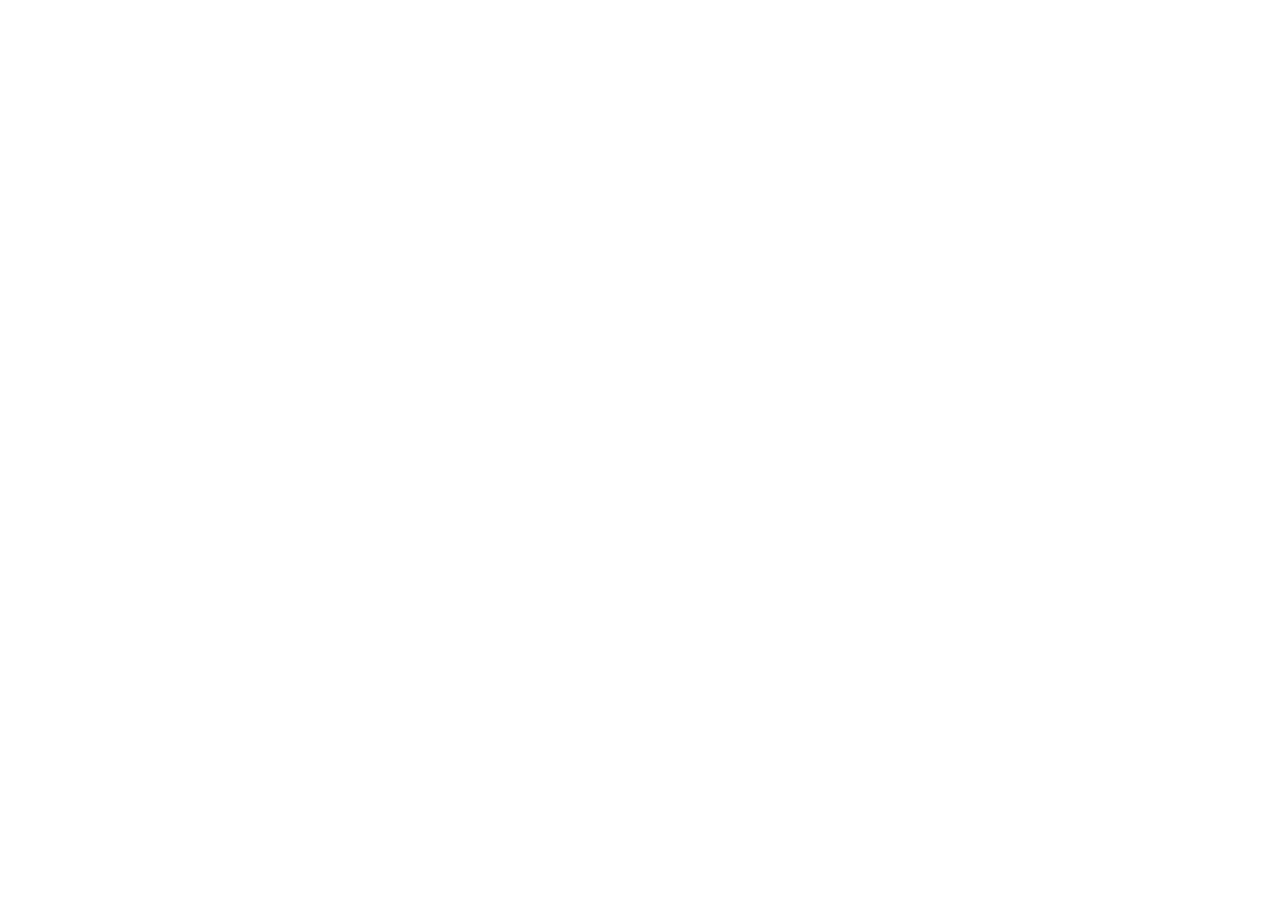
==== about.html @ f5bb4daa "Init: création du dépôt, arborescence des fichiers et structure HTML de base" ====
<!DOCTYPE html>
<html lang="en">
<head>
    <meta charset="UTF-8">
    <meta name="viewport" content="width=device-width, initial-scale=1.0">
        <link href="https://cdn.jsdelivr.net/npm/bootstrap@5.3.8/dist/css/bootstrap.min.css" rel="stylesheet" integrity="sha384-sRIl4kxILFvY47J16cr9ZwB07vP4J8+LH7qKQnuqkuIAvNWLzeN8tE5YBujZqJLB" crossorigin="anonymous">
    <script src="https://cdn.jsdelivr.net/npm/bootstrap@5.3.8/dist/js/bootstrap.bundle.min.js" integrity="sha384-FKyoEForCGlyvwx9Hj09JcYn3nv7wiPVlz7YYwJrWVcXK/BmnVDxM+D2scQbITxI" crossorigin="anonymous"></script>
    <title>Document</title>
</head>
<body>
    
</body>
</html>
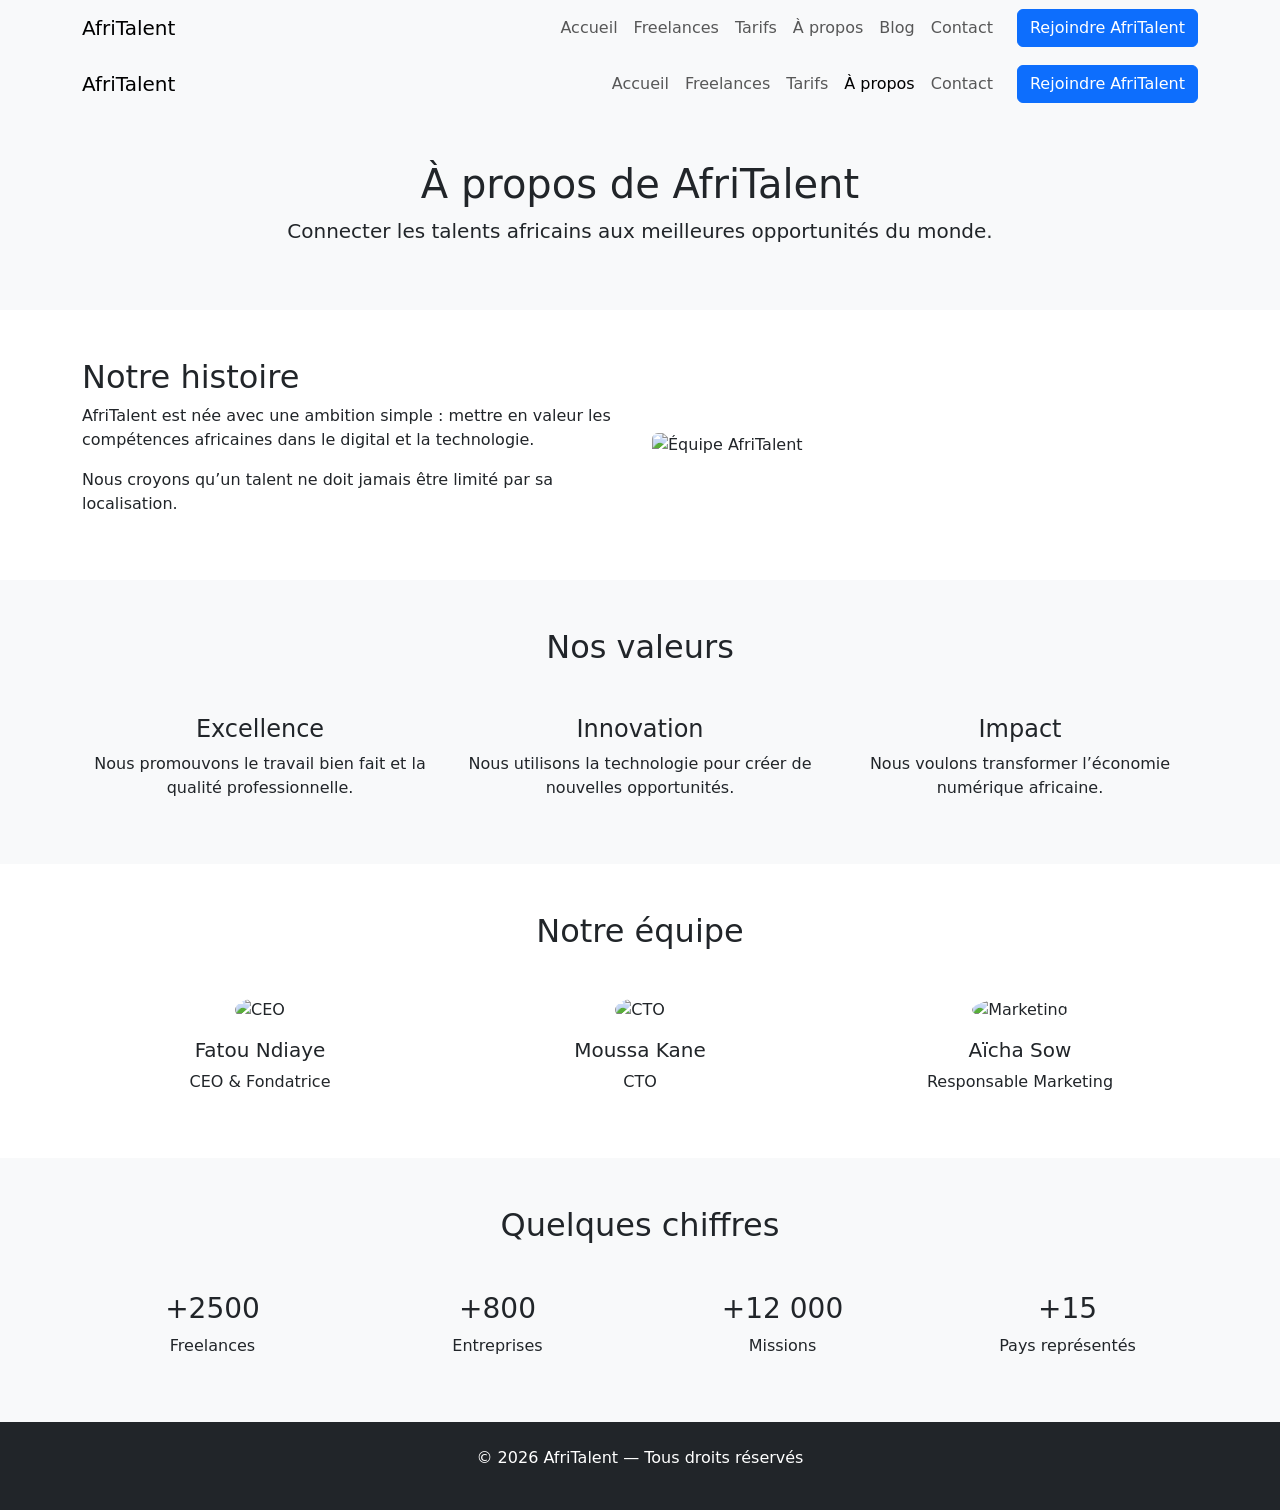
==== commit 226819fe: "HTML:Structure complète des 5 pages avec sections et contenu texte" ====
--- a/about.html
+++ b/about.html
@@ -8,6 +8,400 @@
     <title>Document</title>
 </head>
 <body>
-    
+    <header>
+       <nav class="navbar navbar-expand-lg bg-light sticky-top">
+  <div class="container">
+
+    <a class="navbar-brand" href="index.html">
+      AfriTalent
+    </a>
+
+    <button class="navbar-toggler"
+            type="button"
+            data-bs-toggle="collapse"
+            data-bs-target="#navbarNav">
+
+      <span class="navbar-toggler-icon"></span>
+
+    </button>
+
+    <div class="collapse navbar-collapse" id="navbarNav">
+
+      <ul class="navbar-nav ms-auto">
+
+        <li class="nav-item">
+          <a class="nav-link" href="index.html">
+            Accueil
+          </a>
+        </li>
+
+        <li class="nav-item">
+          <a class="nav-link" href="freelances.html">
+            Freelances
+          </a>
+        </li>
+
+        <li class="nav-item">
+          <a class="nav-link" href="tarifs.html">
+            Tarifs
+          </a>
+        </li>
+
+        <li class="nav-item">
+          <a class="nav-link" href="about.html">
+            À propos
+          </a>
+        </li>
+
+        <li class="nav-item">
+          <a class="nav-link" href="#">
+            Blog
+          </a>
+        </li>
+
+        <li class="nav-item">
+          <a class="nav-link" href="contact.html">
+            Contact
+          </a>
+        </li>
+
+      </ul>
+
+      <a class="btn btn-primary ms-3">
+        Rejoindre AfriTalent
+      </a>
+
+    </div>
+
+  </div>
+</nav>
+<!DOCTYPE html>
+<html lang="fr">
+
+<head>
+
+<meta charset="UTF-8">
+<meta name="viewport" content="width=device-width, initial-scale=1.0">
+
+<title>AfriTalent - À propos</title>
+
+<!-- Bootstrap CSS -->
+<link href="https://cdn.jsdelivr.net/npm/bootstrap@5.3.3/dist/css/bootstrap.min.css" rel="stylesheet">
+
+<link rel="stylesheet" href="css/style.css">
+
+</head>
+
+<body>
+
+<!-- ================= HEADER ================= -->
+
+<header>
+
+<nav class="navbar navbar-expand-lg bg-light sticky-top">
+
+<div class="container">
+
+<a class="navbar-brand" href="index.html">
+AfriTalent
+</a>
+
+<button class="navbar-toggler"
+type="button"
+data-bs-toggle="collapse"
+data-bs-target="#navbarNav">
+
+<span class="navbar-toggler-icon"></span>
+
+</button>
+
+<div class="collapse navbar-collapse"
+id="navbarNav">
+
+<ul class="navbar-nav ms-auto">
+
+<li class="nav-item">
+<a class="nav-link" href="index.html">Accueil</a>
+</li>
+
+<li class="nav-item">
+<a class="nav-link" href="freelances.html">Freelances</a>
+</li>
+
+<li class="nav-item">
+<a class="nav-link" href="tarifs.html">Tarifs</a>
+</li>
+
+<li class="nav-item">
+<a class="nav-link active" href="about.html">À propos</a>
+</li>
+
+<li class="nav-item">
+<a class="nav-link" href="contact.html">Contact</a>
+</li>
+
+</ul>
+
+<a class="btn btn-primary ms-3">
+Rejoindre AfriTalent
+</a>
+
+</div>
+
+</div>
+
+</nav>
+
+</header>
+
+<!-- ================= MAIN ================= -->
+
+<main>
+
+<!-- HERO -->
+
+<section class="py-5 text-center bg-light">
+
+<div class="container">
+
+<h1>
+À propos de AfriTalent
+</h1>
+
+<p class="lead">
+Connecter les talents africains
+aux meilleures opportunités du monde.
+</p>
+
+</div>
+
+</section>
+
+<!-- HISTOIRE -->
+
+<section class="py-5">
+
+<div class="container">
+
+<div class="row align-items-center">
+
+<div class="col-md-6">
+
+<h2>
+Notre histoire
+</h2>
+
+<p>
+AfriTalent est née avec une ambition simple :
+mettre en valeur les compétences africaines
+dans le digital et la technologie.
+</p>
+
+<p>
+Nous croyons qu’un talent ne doit jamais
+être limité par sa localisation.
+</p>
+
+</div>
+
+<div class="col-md-6">
+
+<img src="images/about-team.jpg"
+class="img-fluid rounded"
+alt="Équipe AfriTalent">
+
+</div>
+
+</div>
+
+</div>
+
+</section>
+
+<!-- VALEURS -->
+
+<section class="py-5 bg-light">
+
+<div class="container">
+
+<h2 class="text-center mb-5">
+Nos valeurs
+</h2>
+
+<div class="row">
+
+<div class="col-md-4 text-center">
+
+<h4>Excellence</h4>
+
+<p>
+Nous promouvons le travail bien fait
+et la qualité professionnelle.
+</p>
+
+</div>
+
+<div class="col-md-4 text-center">
+
+<h4>Innovation</h4>
+
+<p>
+Nous utilisons la technologie
+pour créer de nouvelles opportunités.
+</p>
+
+</div>
+
+<div class="col-md-4 text-center">
+
+<h4>Impact</h4>
+
+<p>
+Nous voulons transformer
+l’économie numérique africaine.
+</p>
+
+</div>
+
+</div>
+
+</div>
+
+</section>
+
+<!-- ÉQUIPE -->
+
+<section class="py-5">
+
+<div class="container">
+
+<h2 class="text-center mb-5">
+Notre équipe
+</h2>
+
+<div class="row">
+
+<div class="col-md-4 text-center">
+
+<img src="images/team1.jpg"
+class="rounded-circle mb-3"
+width="150"
+height="150"
+alt="CEO">
+
+<h5>Fatou Ndiaye</h5>
+
+<p>CEO & Fondatrice</p>
+
+</div>
+
+<div class="col-md-4 text-center">
+
+<img src="images/team2.jpg"
+class="rounded-circle mb-3"
+width="150"
+height="150"
+alt="CTO">
+
+<h5>Moussa Kane</h5>
+
+<p>CTO</p>
+
+</div>
+
+<div class="col-md-4 text-center">
+
+<img src="images/team3.jpg"
+class="rounded-circle mb-3"
+width="150"
+height="150"
+alt="Marketing">
+
+<h5>Aïcha Sow</h5>
+
+<p>Responsable Marketing</p>
+
+</div>
+
+</div>
+
+</div>
+
+</section>
+
+<!-- STATS -->
+
+<section class="py-5 bg-light">
+
+<div class="container">
+
+<h2 class="text-center mb-5">
+Quelques chiffres
+</h2>
+
+<div class="row text-center">
+
+<div class="col-md-3">
+
+<h3>+2500</h3>
+
+<p>Freelances</p>
+
+</div>
+
+<div class="col-md-3">
+
+<h3>+800</h3>
+
+<p>Entreprises</p>
+
+</div>
+
+<div class="col-md-3">
+
+<h3>+12 000</h3>
+
+<p>Missions</p>
+
+</div>
+
+<div class="col-md-3">
+
+<h3>+15</h3>
+
+<p>Pays représentés</p>
+
+</div>
+
+</div>
+
+</div>
+
+</section>
+
+</main>
+
+<!-- ================= FOOTER ================= -->
+
+<footer class="bg-dark text-white py-4">
+
+<div class="container text-center">
+
+<p>
+© 2026 AfriTalent — Tous droits réservés
+</p>
+
+</div>
+
+</footer>
+
+<!-- Bootstrap JS -->
+
+<script src="https://cdn.jsdelivr.net/npm/bootstrap@5.3.3/dist/js/bootstrap.bundle.min.js"></script>
+
 </body>
+
+</html>
+    </header>
+</body>                             
 </html>
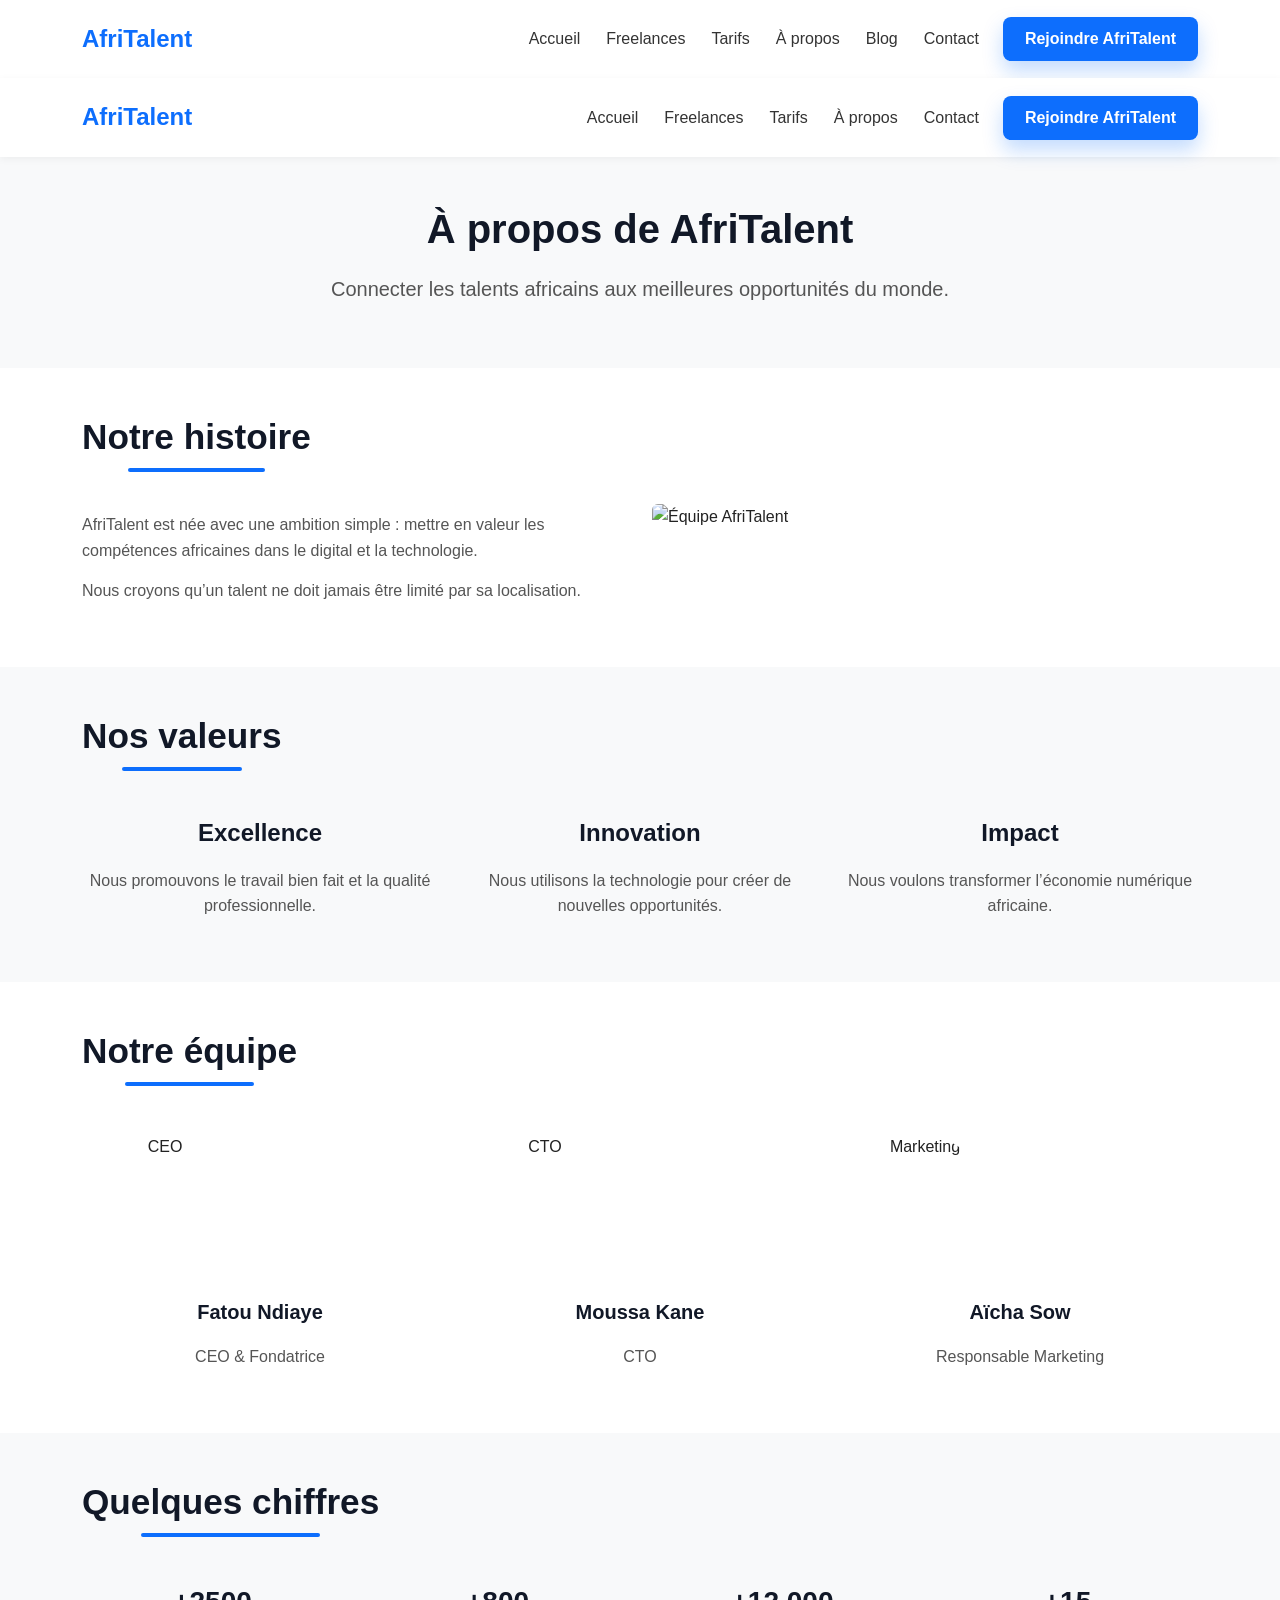
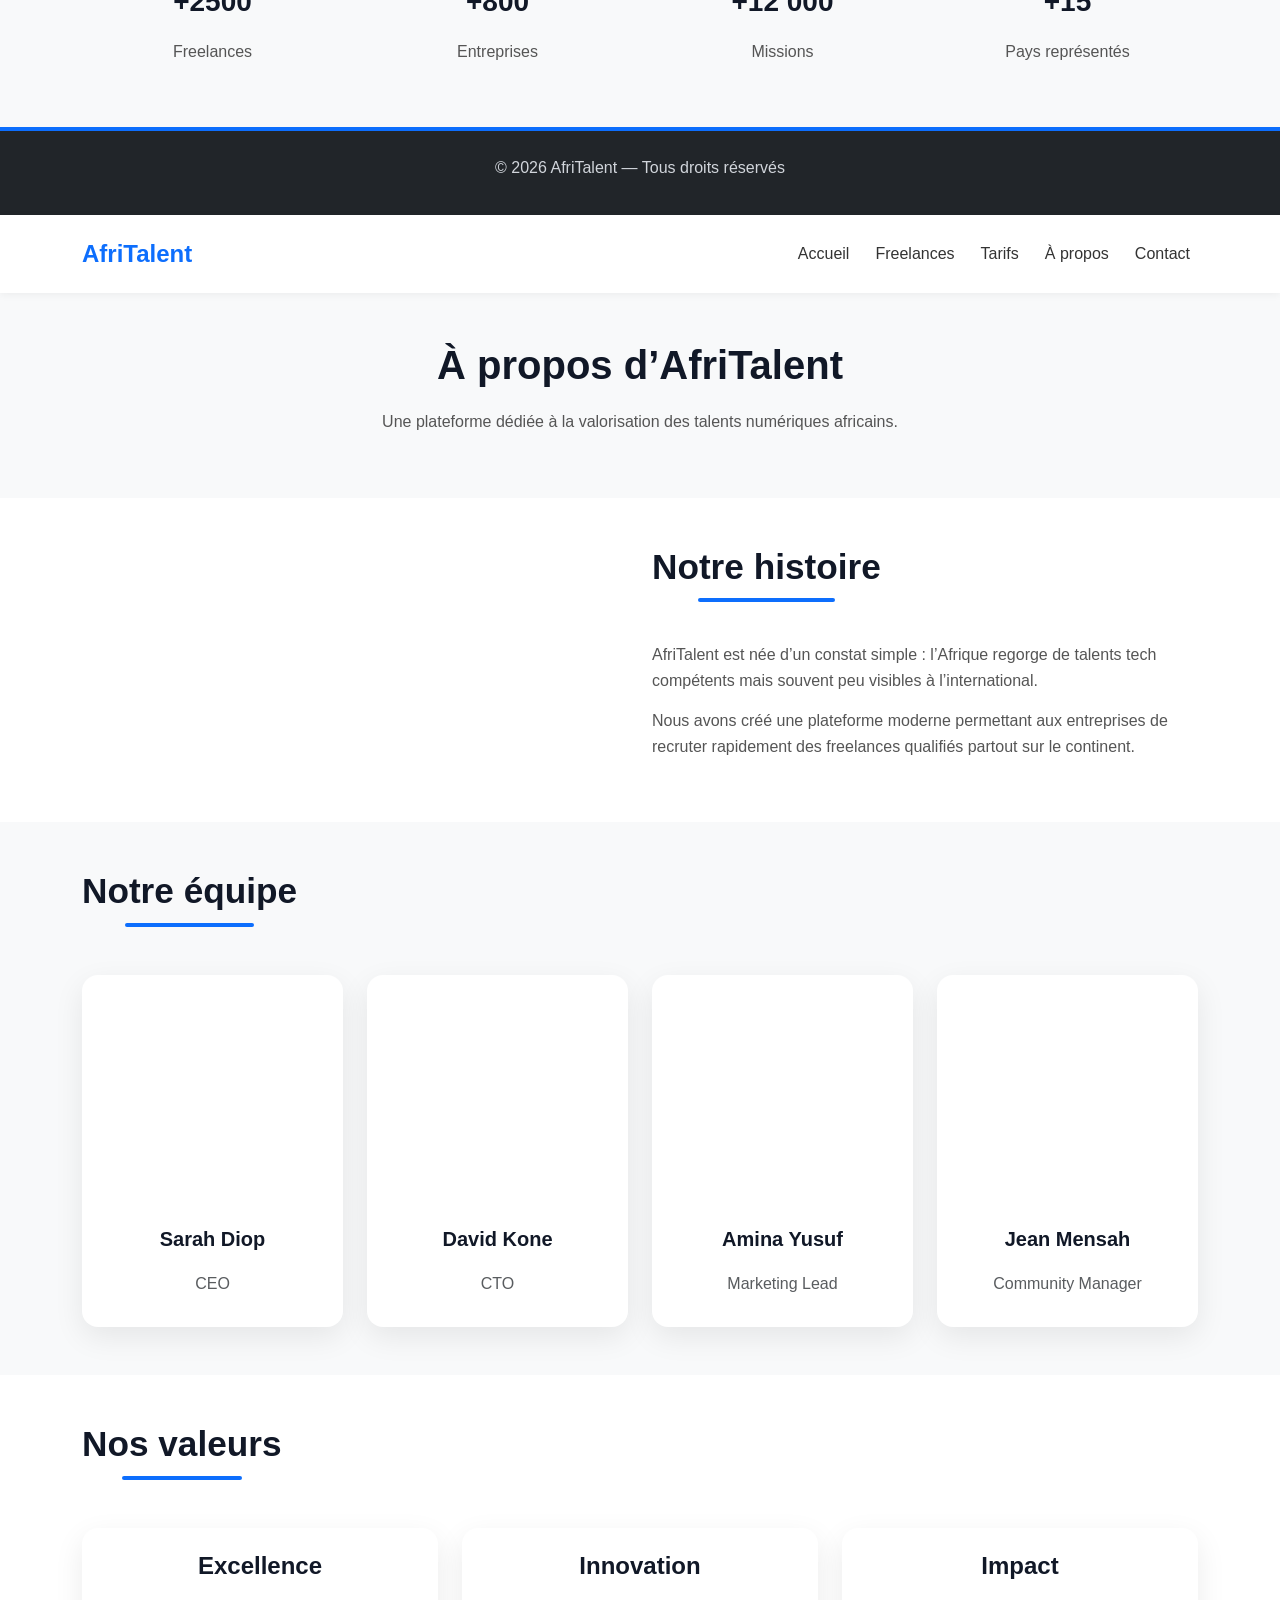
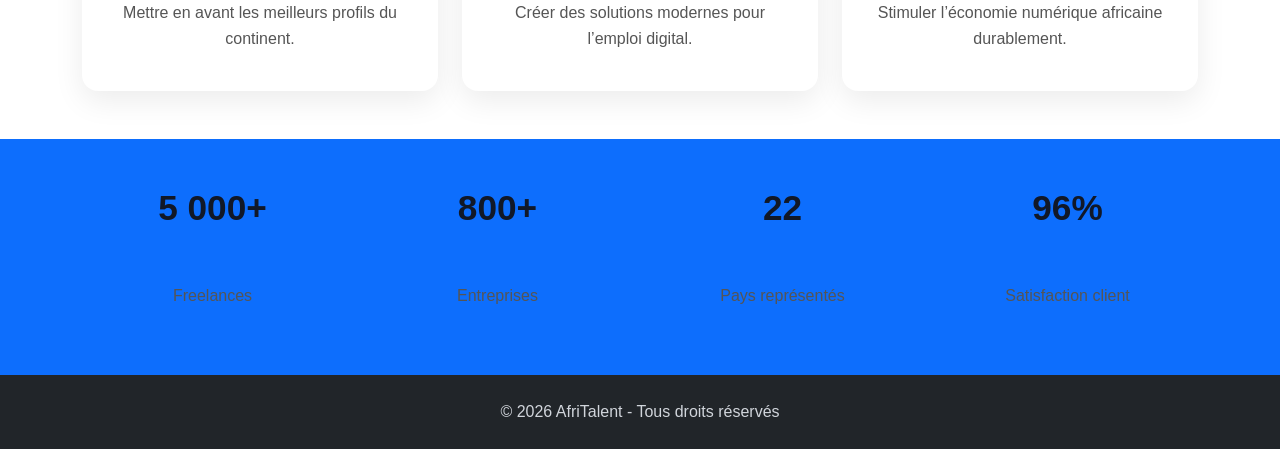
==== commit 787ec326: "HTML : structure complète des 5 pages avec sections et contenu texte" ====
--- a/about.html
+++ b/about.html
@@ -401,6 +401,183 @@
 
 </body>
 
+</html><!DOCTYPE html>
+<html lang="fr">
+<head>
+  <meta charset="UTF-8">
+  <meta name="viewport" content="width=device-width, initial-scale=1.0">
+  <title>AfriTalent - À propos</title>
+
+  <link rel="stylesheet" href="https://cdn.jsdelivr.net/npm/bootstrap@5.3.2/dist/css/bootstrap.min.css">
+  <link rel="stylesheet" href="css/style.css">
+</head>
+<body>
+
+<!-- Navbar -->
+<nav class="navbar navbar-expand-lg navbar-dark bg-dark">
+  <div class="container">
+    <a class="navbar-brand fw-bold" href="index.html">AfriTalent</a>
+
+    <button class="navbar-toggler" type="button" data-bs-toggle="collapse" data-bs-target="#menu">
+      <span class="navbar-toggler-icon"></span>
+    </button>
+
+    <div class="collapse navbar-collapse" id="menu">
+      <ul class="navbar-nav ms-auto">
+        <li class="nav-item"><a class="nav-link" href="index.html">Accueil</a></li>
+        <li class="nav-item"><a class="nav-link" href="freelances.html">Freelances</a></li>
+        <li class="nav-item"><a class="nav-link" href="tarifs.html">Tarifs</a></li>
+        <li class="nav-item"><a class="nav-link active" href="about.html">À propos</a></li>
+        <li class="nav-item"><a class="nav-link" href="contact.html">Contact</a></li>
+      </ul>
+    </div>
+  </div>
+</nav>
+
+<!-- Header -->
+<section class="py-5 bg-light text-center">
+  <div class="container">
+    <h1>À propos d’AfriTalent</h1>
+    <p>Une plateforme dédiée à la valorisation des talents numériques africains.</p>
+  </div>
+</section>
+
+<!-- Notre histoire -->
+<section class="py-5">
+  <div class="container">
+    <div class="row align-items-center g-4">
+      <div class="col-md-6">
+        <img src="https://via.placeholder.com/550x350" class="img-fluid rounded" alt="">
+      </div>
+
+      <div class="col-md-6">
+        <h2>Notre histoire</h2>
+        <p>
+          AfriTalent est née d’un constat simple : l’Afrique regorge de talents tech
+          compétents mais souvent peu visibles à l’international.
+        </p>
+        <p>
+          Nous avons créé une plateforme moderne permettant aux entreprises de recruter
+          rapidement des freelances qualifiés partout sur le continent.
+        </p>
+      </div>
+    </div>
+  </div>
+</section>
+
+<!-- Équipe -->
+<section class="py-5 bg-light">
+  <div class="container">
+    <h2 class="text-center mb-5">Notre équipe</h2>
+
+    <div class="row g-4">
+
+      <div class="col-md-3">
+        <div class="card text-center p-3 h-100">
+          <img src="https://via.placeholder.com/250x220" class="img-fluid rounded mb-3" alt="">
+          <h5>Sarah Diop</h5>
+          <p class="text-muted">CEO</p>
+        </div>
+      </div>
+
+      <div class="col-md-3">
+        <div class="card text-center p-3 h-100">
+          <img src="https://via.placeholder.com/250x220" class="img-fluid rounded mb-3" alt="">
+          <h5>David Kone</h5>
+          <p class="text-muted">CTO</p>
+        </div>
+      </div>
+
+      <div class="col-md-3">
+        <div class="card text-center p-3 h-100">
+          <img src="https://via.placeholder.com/250x220" class="img-fluid rounded mb-3" alt="">
+          <h5>Amina Yusuf</h5>
+          <p class="text-muted">Marketing Lead</p>
+        </div>
+      </div>
+
+      <div class="col-md-3">
+        <div class="card text-center p-3 h-100">
+          <img src="https://via.placeholder.com/250x220" class="img-fluid rounded mb-3" alt="">
+          <h5>Jean Mensah</h5>
+          <p class="text-muted">Community Manager</p>
+        </div>
+      </div>
+
+    </div>
+  </div>
+</section>
+
+<!-- Valeurs -->
+<section class="py-5">
+  <div class="container">
+    <h2 class="text-center mb-5">Nos valeurs</h2>
+
+    <div class="row g-4 text-center">
+      <div class="col-md-4">
+        <div class="card p-4 h-100">
+          <h4>Excellence</h4>
+          <p>Mettre en avant les meilleurs profils du continent.</p>
+        </div>
+      </div>
+
+      <div class="col-md-4">
+        <div class="card p-4 h-100">
+          <h4>Innovation</h4>
+          <p>Créer des solutions modernes pour l’emploi digital.</p>
+        </div>
+      </div>
+
+      <div class="col-md-4">
+        <div class="card p-4 h-100">
+          <h4>Impact</h4>
+          <p>Stimuler l’économie numérique africaine durablement.</p>
+        </div>
+      </div>
+    </div>
+  </div>
+</section>
+
+<!-- Statistiques -->
+<section class="py-5 bg-primary text-white">
+  <div class="container">
+    <div class="row text-center g-4">
+
+      <div class="col-md-3">
+        <h2>5 000+</h2>
+        <p>Freelances</p>
+      </div>
+
+      <div class="col-md-3">
+        <h2>800+</h2>
+        <p>Entreprises</p>
+      </div>
+
+      <div class="col-md-3">
+        <h2>22</h2>
+        <p>Pays représentés</p>
+      </div>
+
+      <div class="col-md-3">
+        <h2>96%</h2>
+        <p>Satisfaction client</p>
+      </div>
+
+    </div>
+  </div>
+</section>
+
+<!-- Footer -->
+<footer class="bg-dark text-white text-center py-4">
+  <div class="container">
+    <p class="mb-0">© 2026 AfriTalent - Tous droits réservés</p>
+  </div>
+</footer>
+
+<script src="https://cdn.jsdelivr.net/npm/bootstrap@5.3.2/dist/js/bootstrap.bundle.min.js"></script>
+<script src="js/main.js"></script>
+
+</body>
 </html>
     </header>
 </body>                             
--- a/css/style.css
+++ b/css/style.css
@@ -0,0 +1,464 @@
+/* =========================
+RESET
+========================= */
+
+*{
+margin:0;
+padding:0;
+box-sizing:border-box;
+}
+
+body{
+font-family:Arial, Helvetica, sans-serif;
+line-height:1.6;
+color:#222;
+background:#ffffff;
+}
+
+/* =========================
+VARIABLES
+========================= */
+
+:root{
+--primary:#0d6efd;
+--secondary:#00b894;
+--dark:#111827;
+--light:#f8f9fa;
+--gray:#6c757d;
+--white:#ffffff;
+}
+
+/* =========================
+GLOBAL
+========================= */
+
+section{
+padding:80px 0;
+}
+
+h1,h2,h3,h4,h5{
+font-weight:700;
+margin-bottom:20px;
+color:var(--dark);
+}
+
+p{
+color:#555;
+margin-bottom:15px;
+}
+
+a{
+text-decoration:none;
+}
+
+img{
+max-width:100%;
+display:block;
+}
+
+/* =========================
+NAVBAR
+========================= */
+
+.navbar{
+box-shadow:0 2px 8px rgba(0,0,0,0.05);
+padding:15px 0;
+}
+
+.navbar-brand{
+font-size:1.5rem;
+font-weight:800;
+color:var(--primary) !important;
+}
+
+.nav-link{
+font-weight:500;
+margin-left:10px;
+color:#333 !important;
+}
+
+.nav-link:hover{
+color:var(--primary) !important;
+}
+
+/* =========================
+BUTTONS
+========================= */
+
+.btn{
+padding:10px 22px;
+border-radius:8px;
+font-weight:600;
+transition:0.3s;
+}
+
+.btn-primary{
+background:var(--primary);
+border:none;
+}
+
+.btn-primary:hover{
+transform:translateY(-2px);
+}
+
+.btn-outline-primary:hover{
+transform:translateY(-2px);
+}
+
+/* =========================
+HERO
+========================= */
+
+#hero{
+background:linear-gradient(
+135deg,
+#eef4ff,
+#ffffff
+);
+text-align:center;
+}
+
+#hero h1{
+font-size:3rem;
+max-width:800px;
+margin:auto;
+}
+
+#hero h2{
+font-size:1.2rem;
+font-weight:400;
+color:#555;
+max-width:700px;
+margin:20px auto;
+}
+
+#hero h3{
+color:var(--primary);
+font-size:2rem;
+}
+
+/* =========================
+CARDS
+========================= */
+
+.card{
+border:none;
+border-radius:16px;
+overflow:hidden;
+box-shadow:0 10px 30px rgba(0,0,0,0.08);
+transition:0.3s;
+height:100%;
+}
+
+.card:hover{
+transform:translateY(-6px);
+}
+
+.card img{
+height:220px;
+object-fit:cover;
+}
+
+.card-body{
+padding:25px;
+}
+
+/* =========================
+SECTIONS LIGHT
+========================= */
+
+.bg-light{
+background:#f8f9fa !important;
+}
+
+/* =========================
+FOOTER
+========================= */
+
+footer{
+background:var(--dark);
+color:white;
+}
+
+footer h5{
+color:white;
+}
+
+footer p{
+color:#d1d5db;
+margin-bottom:10px;
+}
+
+/* =========================
+FORM
+========================= */
+
+input,
+textarea,
+select{
+padding:12px !important;
+border-radius:8px !important;
+border:1px solid #ddd !important;
+}
+
+input:focus,
+textarea:focus,
+select:focus{
+box-shadow:none !important;
+border-color:var(--primary) !important;
+}
+
+/* =========================
+ACCORDION
+========================= */
+
+.accordion-button:not(.collapsed){
+background:#eef4ff;
+color:var(--primary);
+}
+
+/* =========================
+RESPONSIVE TABLET
+========================= */
+
+@media(max-width:992px){
+
+#hero h1{
+font-size:2.4rem;
+}
+
+section{
+padding:60px 0;
+}
+
+}
+
+/* =========================
+RESPONSIVE MOBILE
+========================= */
+
+@media(max-width:768px){
+
+#hero h1{
+font-size:2rem;
+}
+
+#hero h2{
+font-size:1rem;
+}
+
+.navbar{
+padding:10px 0;
+}
+
+section{
+padding:50px 0;
+}
+
+.card img{
+height:200px;
+}
+
+}
+
+/* =========================
+SMALL MOBILE
+========================= */
+
+@media(max-width:576px){
+
+#hero h1{
+font-size:1.7rem;
+}
+
+.btn{
+width:100%;
+margin-bottom:10px;
+}
+
+}/* =========================
+SCROLL SMOOTH
+========================= */
+
+html{
+scroll-behavior:smooth;
+}
+
+/* =========================
+SECTION TITLE STYLE
+========================= */
+
+section h2{
+font-size:2.2rem;
+position:relative;
+display:inline-block;
+margin-bottom:40px;
+}
+
+section h2::after{
+content:"";
+display:block;
+width:60%;
+height:4px;
+background:var(--primary);
+margin:10px auto 0;
+border-radius:20px;
+}
+
+/* =========================
+NAVBAR PREMIUM
+========================= */
+
+.navbar{
+backdrop-filter:blur(10px);
+background:rgba(255,255,255,0.92) !important;
+transition:0.3s;
+z-index:999;
+}
+
+.navbar.scrolled{
+padding:8px 0;
+box-shadow:0 10px 20px rgba(0,0,0,0.08);
+}
+
+/* =========================
+BUTTON PREMIUM
+========================= */
+
+.btn-primary{
+box-shadow:0 10px 20px rgba(13,110,253,0.25);
+}
+
+.btn-primary:hover{
+transform:translateY(-3px);
+box-shadow:0 14px 30px rgba(13,110,253,0.35);
+}
+
+/* =========================
+CARD PREMIUM
+========================= */
+
+.card{
+transition:all 0.35s ease;
+}
+
+.card:hover{
+transform:translateY(-10px);
+box-shadow:0 20px 40px rgba(0,0,0,0.12);
+}
+
+/* =========================
+ICON BOX EFFECT
+========================= */
+
+#how-it-works .col-md-3,
+#categories .col-md-4,
+#stats .col-md-3{
+
+padding:25px;
+border-radius:16px;
+transition:0.3s;
+}
+
+#how-it-works .col-md-3:hover,
+#categories .col-md-4:hover,
+#stats .col-md-3:hover{
+
+background:#ffffff;
+box-shadow:0 10px 25px rgba(0,0,0,0.07);
+transform:translateY(-6px);
+}
+
+/* =========================
+HERO FLOATING EFFECT
+========================= */
+
+#hero .btn{
+animation:floatBtn 3s ease-in-out infinite;
+}
+
+@keyframes floatBtn{
+
+0%{
+transform:translateY(0px);
+}
+
+50%{
+transform:translateY(-5px);
+}
+
+100%{
+transform:translateY(0px);
+}
+
+}
+
+/* =========================
+IMAGE ZOOM
+========================= */
+
+img{
+transition:0.4s;
+}
+
+img:hover{
+transform:scale(1.03);
+}
+
+/* =========================
+FOOTER MODERN
+========================= */
+
+footer{
+border-top:4px solid var(--primary);
+}
+
+/* =========================
+INPUT HOVER
+========================= */
+
+input:hover,
+textarea:hover,
+select:hover{
+border-color:var(--primary) !important;
+}
+
+/* =========================
+CTA SECTION
+========================= */
+
+#cta{
+background:linear-gradient(
+135deg,
+#0d6efd,
+#0056d6
+);
+color:white;
+}
+
+#cta h2{
+color:white;
+}
+
+#cta h2::after{
+background:white;
+}
+
+/* =========================
+FADE IN ANIMATION
+========================= */
+
+.fade-in{
+opacity:0;
+transform:translateY(30px);
+animation:fadeUp 1s forwards;
+}
+
+@keyframes fadeUp{
+
+to{
+opacity:1;
+transform:translateY(0);
+}
+
+}
--- a/css/style.css
+++ b/css/style.css
@@ -0,0 +1,464 @@
+/* =========================
+RESET
+========================= */
+
+*{
+margin:0;
+padding:0;
+box-sizing:border-box;
+}
+
+body{
+font-family:Arial, Helvetica, sans-serif;
+line-height:1.6;
+color:#222;
+background:#ffffff;
+}
+
+/* =========================
+VARIABLES
+========================= */
+
+:root{
+--primary:#0d6efd;
+--secondary:#00b894;
+--dark:#111827;
+--light:#f8f9fa;
+--gray:#6c757d;
+--white:#ffffff;
+}
+
+/* =========================
+GLOBAL
+========================= */
+
+section{
+padding:80px 0;
+}
+
+h1,h2,h3,h4,h5{
+font-weight:700;
+margin-bottom:20px;
+color:var(--dark);
+}
+
+p{
+color:#555;
+margin-bottom:15px;
+}
+
+a{
+text-decoration:none;
+}
+
+img{
+max-width:100%;
+display:block;
+}
+
+/* =========================
+NAVBAR
+========================= */
+
+.navbar{
+box-shadow:0 2px 8px rgba(0,0,0,0.05);
+padding:15px 0;
+}
+
+.navbar-brand{
+font-size:1.5rem;
+font-weight:800;
+color:var(--primary) !important;
+}
+
+.nav-link{
+font-weight:500;
+margin-left:10px;
+color:#333 !important;
+}
+
+.nav-link:hover{
+color:var(--primary) !important;
+}
+
+/* =========================
+BUTTONS
+========================= */
+
+.btn{
+padding:10px 22px;
+border-radius:8px;
+font-weight:600;
+transition:0.3s;
+}
+
+.btn-primary{
+background:var(--primary);
+border:none;
+}
+
+.btn-primary:hover{
+transform:translateY(-2px);
+}
+
+.btn-outline-primary:hover{
+transform:translateY(-2px);
+}
+
+/* =========================
+HERO
+========================= */
+
+#hero{
+background:linear-gradient(
+135deg,
+#eef4ff,
+#ffffff
+);
+text-align:center;
+}
+
+#hero h1{
+font-size:3rem;
+max-width:800px;
+margin:auto;
+}
+
+#hero h2{
+font-size:1.2rem;
+font-weight:400;
+color:#555;
+max-width:700px;
+margin:20px auto;
+}
+
+#hero h3{
+color:var(--primary);
+font-size:2rem;
+}
+
+/* =========================
+CARDS
+========================= */
+
+.card{
+border:none;
+border-radius:16px;
+overflow:hidden;
+box-shadow:0 10px 30px rgba(0,0,0,0.08);
+transition:0.3s;
+height:100%;
+}
+
+.card:hover{
+transform:translateY(-6px);
+}
+
+.card img{
+height:220px;
+object-fit:cover;
+}
+
+.card-body{
+padding:25px;
+}
+
+/* =========================
+SECTIONS LIGHT
+========================= */
+
+.bg-light{
+background:#f8f9fa !important;
+}
+
+/* =========================
+FOOTER
+========================= */
+
+footer{
+background:var(--dark);
+color:white;
+}
+
+footer h5{
+color:white;
+}
+
+footer p{
+color:#d1d5db;
+margin-bottom:10px;
+}
+
+/* =========================
+FORM
+========================= */
+
+input,
+textarea,
+select{
+padding:12px !important;
+border-radius:8px !important;
+border:1px solid #ddd !important;
+}
+
+input:focus,
+textarea:focus,
+select:focus{
+box-shadow:none !important;
+border-color:var(--primary) !important;
+}
+
+/* =========================
+ACCORDION
+========================= */
+
+.accordion-button:not(.collapsed){
+background:#eef4ff;
+color:var(--primary);
+}
+
+/* =========================
+RESPONSIVE TABLET
+========================= */
+
+@media(max-width:992px){
+
+#hero h1{
+font-size:2.4rem;
+}
+
+section{
+padding:60px 0;
+}
+
+}
+
+/* =========================
+RESPONSIVE MOBILE
+========================= */
+
+@media(max-width:768px){
+
+#hero h1{
+font-size:2rem;
+}
+
+#hero h2{
+font-size:1rem;
+}
+
+.navbar{
+padding:10px 0;
+}
+
+section{
+padding:50px 0;
+}
+
+.card img{
+height:200px;
+}
+
+}
+
+/* =========================
+SMALL MOBILE
+========================= */
+
+@media(max-width:576px){
+
+#hero h1{
+font-size:1.7rem;
+}
+
+.btn{
+width:100%;
+margin-bottom:10px;
+}
+
+}/* =========================
+SCROLL SMOOTH
+========================= */
+
+html{
+scroll-behavior:smooth;
+}
+
+/* =========================
+SECTION TITLE STYLE
+========================= */
+
+section h2{
+font-size:2.2rem;
+position:relative;
+display:inline-block;
+margin-bottom:40px;
+}
+
+section h2::after{
+content:"";
+display:block;
+width:60%;
+height:4px;
+background:var(--primary);
+margin:10px auto 0;
+border-radius:20px;
+}
+
+/* =========================
+NAVBAR PREMIUM
+========================= */
+
+.navbar{
+backdrop-filter:blur(10px);
+background:rgba(255,255,255,0.92) !important;
+transition:0.3s;
+z-index:999;
+}
+
+.navbar.scrolled{
+padding:8px 0;
+box-shadow:0 10px 20px rgba(0,0,0,0.08);
+}
+
+/* =========================
+BUTTON PREMIUM
+========================= */
+
+.btn-primary{
+box-shadow:0 10px 20px rgba(13,110,253,0.25);
+}
+
+.btn-primary:hover{
+transform:translateY(-3px);
+box-shadow:0 14px 30px rgba(13,110,253,0.35);
+}
+
+/* =========================
+CARD PREMIUM
+========================= */
+
+.card{
+transition:all 0.35s ease;
+}
+
+.card:hover{
+transform:translateY(-10px);
+box-shadow:0 20px 40px rgba(0,0,0,0.12);
+}
+
+/* =========================
+ICON BOX EFFECT
+========================= */
+
+#how-it-works .col-md-3,
+#categories .col-md-4,
+#stats .col-md-3{
+
+padding:25px;
+border-radius:16px;
+transition:0.3s;
+}
+
+#how-it-works .col-md-3:hover,
+#categories .col-md-4:hover,
+#stats .col-md-3:hover{
+
+background:#ffffff;
+box-shadow:0 10px 25px rgba(0,0,0,0.07);
+transform:translateY(-6px);
+}
+
+/* =========================
+HERO FLOATING EFFECT
+========================= */
+
+#hero .btn{
+animation:floatBtn 3s ease-in-out infinite;
+}
+
+@keyframes floatBtn{
+
+0%{
+transform:translateY(0px);
+}
+
+50%{
+transform:translateY(-5px);
+}
+
+100%{
+transform:translateY(0px);
+}
+
+}
+
+/* =========================
+IMAGE ZOOM
+========================= */
+
+img{
+transition:0.4s;
+}
+
+img:hover{
+transform:scale(1.03);
+}
+
+/* =========================
+FOOTER MODERN
+========================= */
+
+footer{
+border-top:4px solid var(--primary);
+}
+
+/* =========================
+INPUT HOVER
+========================= */
+
+input:hover,
+textarea:hover,
+select:hover{
+border-color:var(--primary) !important;
+}
+
+/* =========================
+CTA SECTION
+========================= */
+
+#cta{
+background:linear-gradient(
+135deg,
+#0d6efd,
+#0056d6
+);
+color:white;
+}
+
+#cta h2{
+color:white;
+}
+
+#cta h2::after{
+background:white;
+}
+
+/* =========================
+FADE IN ANIMATION
+========================= */
+
+.fade-in{
+opacity:0;
+transform:translateY(30px);
+animation:fadeUp 1s forwards;
+}
+
+@keyframes fadeUp{
+
+to{
+opacity:1;
+transform:translateY(0);
+}
+
+}
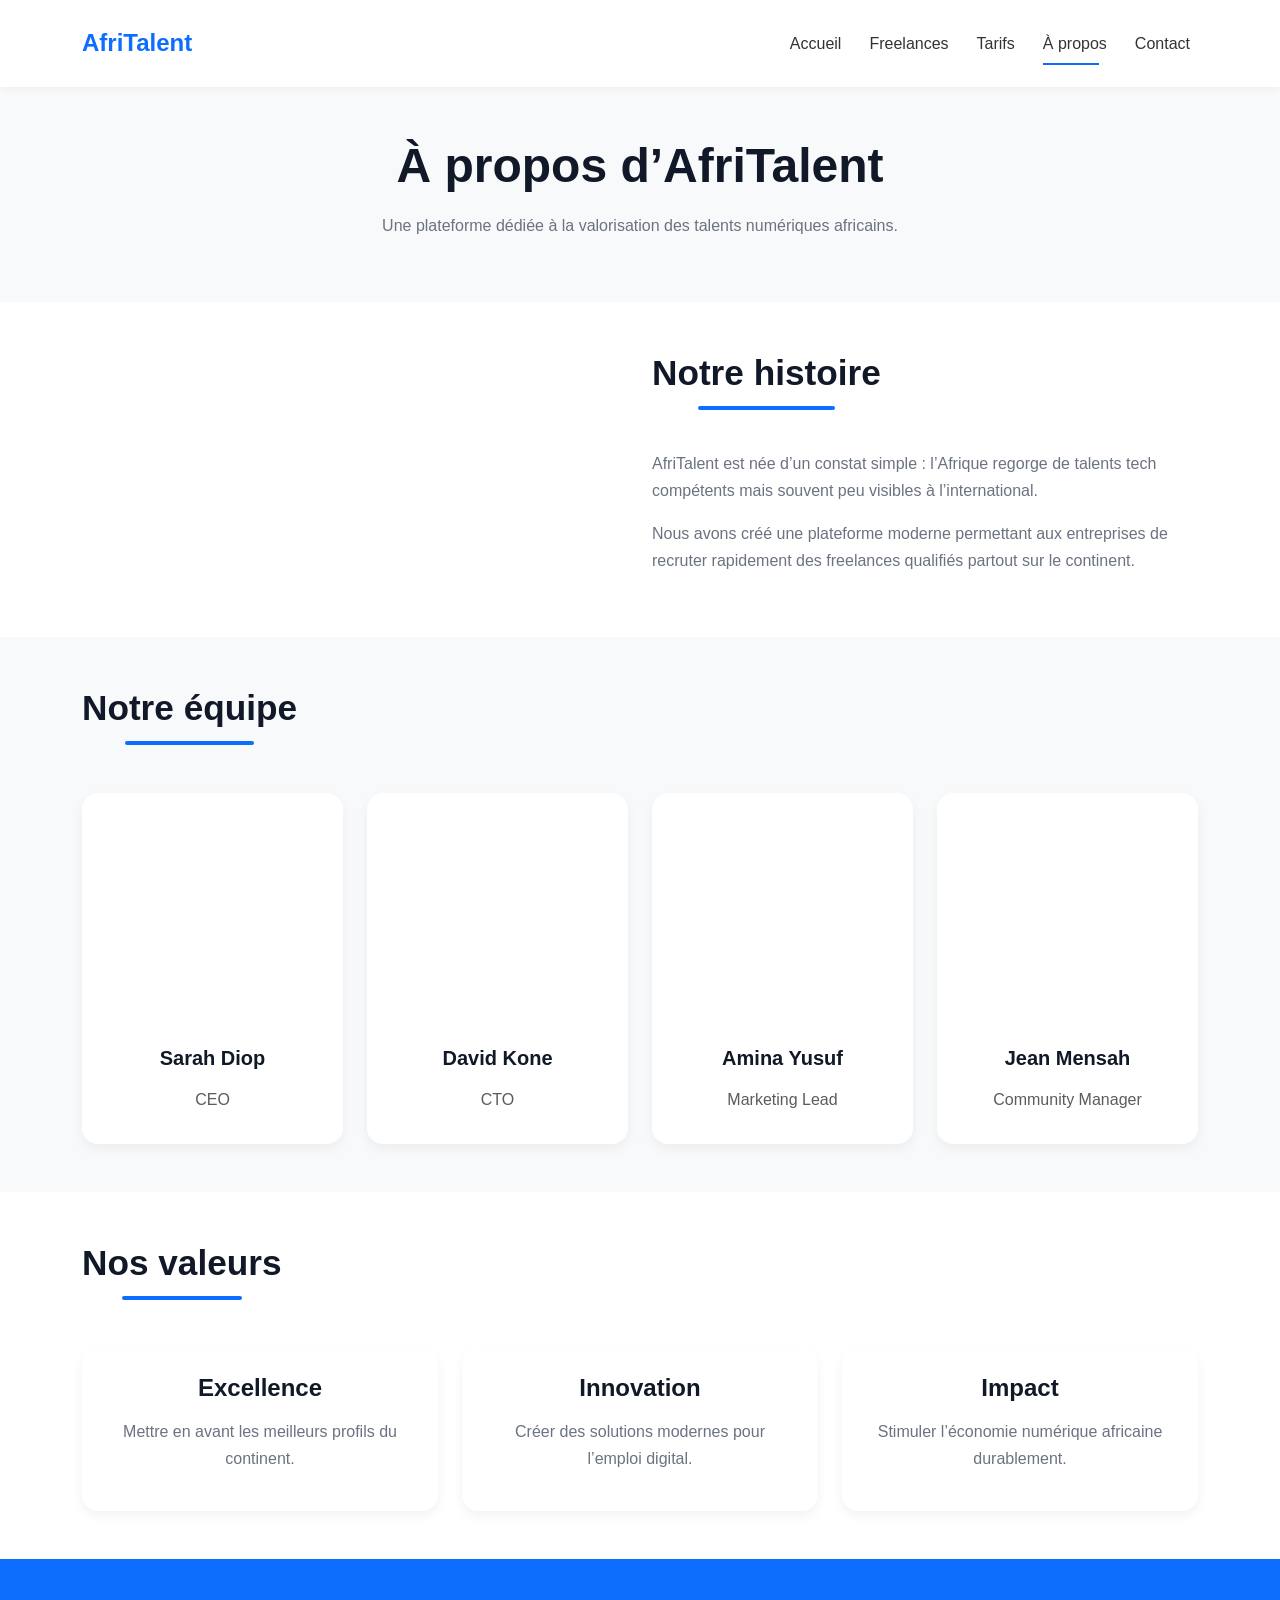
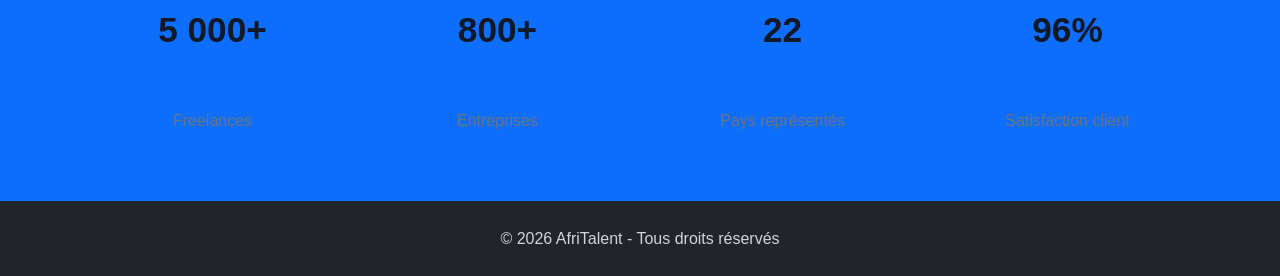
==== commit e36f2725: "JS : filtrage freelances + validation formulaire" ====
--- a/about.html
+++ b/about.html
@@ -1,407 +1,4 @@
 <!DOCTYPE html>
-<html lang="en">
-<head>
-    <meta charset="UTF-8">
-    <meta name="viewport" content="width=device-width, initial-scale=1.0">
-        <link href="https://cdn.jsdelivr.net/npm/bootstrap@5.3.8/dist/css/bootstrap.min.css" rel="stylesheet" integrity="sha384-sRIl4kxILFvY47J16cr9ZwB07vP4J8+LH7qKQnuqkuIAvNWLzeN8tE5YBujZqJLB" crossorigin="anonymous">
-    <script src="https://cdn.jsdelivr.net/npm/bootstrap@5.3.8/dist/js/bootstrap.bundle.min.js" integrity="sha384-FKyoEForCGlyvwx9Hj09JcYn3nv7wiPVlz7YYwJrWVcXK/BmnVDxM+D2scQbITxI" crossorigin="anonymous"></script>
-    <title>Document</title>
-</head>
-<body>
-    <header>
-       <nav class="navbar navbar-expand-lg bg-light sticky-top">
-  <div class="container">
-
-    <a class="navbar-brand" href="index.html">
-      AfriTalent
-    </a>
-
-    <button class="navbar-toggler"
-            type="button"
-            data-bs-toggle="collapse"
-            data-bs-target="#navbarNav">
-
-      <span class="navbar-toggler-icon"></span>
-
-    </button>
-
-    <div class="collapse navbar-collapse" id="navbarNav">
-
-      <ul class="navbar-nav ms-auto">
-
-        <li class="nav-item">
-          <a class="nav-link" href="index.html">
-            Accueil
-          </a>
-        </li>
-
-        <li class="nav-item">
-          <a class="nav-link" href="freelances.html">
-            Freelances
-          </a>
-        </li>
-
-        <li class="nav-item">
-          <a class="nav-link" href="tarifs.html">
-            Tarifs
-          </a>
-        </li>
-
-        <li class="nav-item">
-          <a class="nav-link" href="about.html">
-            À propos
-          </a>
-        </li>
-
-        <li class="nav-item">
-          <a class="nav-link" href="#">
-            Blog
-          </a>
-        </li>
-
-        <li class="nav-item">
-          <a class="nav-link" href="contact.html">
-            Contact
-          </a>
-        </li>
-
-      </ul>
-
-      <a class="btn btn-primary ms-3">
-        Rejoindre AfriTalent
-      </a>
-
-    </div>
-
-  </div>
-</nav>
-<!DOCTYPE html>
-<html lang="fr">
-
-<head>
-
-<meta charset="UTF-8">
-<meta name="viewport" content="width=device-width, initial-scale=1.0">
-
-<title>AfriTalent - À propos</title>
-
-<!-- Bootstrap CSS -->
-<link href="https://cdn.jsdelivr.net/npm/bootstrap@5.3.3/dist/css/bootstrap.min.css" rel="stylesheet">
-
-<link rel="stylesheet" href="css/style.css">
-
-</head>
-
-<body>
-
-<!-- ================= HEADER ================= -->
-
-<header>
-
-<nav class="navbar navbar-expand-lg bg-light sticky-top">
-
-<div class="container">
-
-<a class="navbar-brand" href="index.html">
-AfriTalent
-</a>
-
-<button class="navbar-toggler"
-type="button"
-data-bs-toggle="collapse"
-data-bs-target="#navbarNav">
-
-<span class="navbar-toggler-icon"></span>
-
-</button>
-
-<div class="collapse navbar-collapse"
-id="navbarNav">
-
-<ul class="navbar-nav ms-auto">
-
-<li class="nav-item">
-<a class="nav-link" href="index.html">Accueil</a>
-</li>
-
-<li class="nav-item">
-<a class="nav-link" href="freelances.html">Freelances</a>
-</li>
-
-<li class="nav-item">
-<a class="nav-link" href="tarifs.html">Tarifs</a>
-</li>
-
-<li class="nav-item">
-<a class="nav-link active" href="about.html">À propos</a>
-</li>
-
-<li class="nav-item">
-<a class="nav-link" href="contact.html">Contact</a>
-</li>
-
-</ul>
-
-<a class="btn btn-primary ms-3">
-Rejoindre AfriTalent
-</a>
-
-</div>
-
-</div>
-
-</nav>
-
-</header>
-
-<!-- ================= MAIN ================= -->
-
-<main>
-
-<!-- HERO -->
-
-<section class="py-5 text-center bg-light">
-
-<div class="container">
-
-<h1>
-À propos de AfriTalent
-</h1>
-
-<p class="lead">
-Connecter les talents africains
-aux meilleures opportunités du monde.
-</p>
-
-</div>
-
-</section>
-
-<!-- HISTOIRE -->
-
-<section class="py-5">
-
-<div class="container">
-
-<div class="row align-items-center">
-
-<div class="col-md-6">
-
-<h2>
-Notre histoire
-</h2>
-
-<p>
-AfriTalent est née avec une ambition simple :
-mettre en valeur les compétences africaines
-dans le digital et la technologie.
-</p>
-
-<p>
-Nous croyons qu’un talent ne doit jamais
-être limité par sa localisation.
-</p>
-
-</div>
-
-<div class="col-md-6">
-
-<img src="images/about-team.jpg"
-class="img-fluid rounded"
-alt="Équipe AfriTalent">
-
-</div>
-
-</div>
-
-</div>
-
-</section>
-
-<!-- VALEURS -->
-
-<section class="py-5 bg-light">
-
-<div class="container">
-
-<h2 class="text-center mb-5">
-Nos valeurs
-</h2>
-
-<div class="row">
-
-<div class="col-md-4 text-center">
-
-<h4>Excellence</h4>
-
-<p>
-Nous promouvons le travail bien fait
-et la qualité professionnelle.
-</p>
-
-</div>
-
-<div class="col-md-4 text-center">
-
-<h4>Innovation</h4>
-
-<p>
-Nous utilisons la technologie
-pour créer de nouvelles opportunités.
-</p>
-
-</div>
-
-<div class="col-md-4 text-center">
-
-<h4>Impact</h4>
-
-<p>
-Nous voulons transformer
-l’économie numérique africaine.
-</p>
-
-</div>
-
-</div>
-
-</div>
-
-</section>
-
-<!-- ÉQUIPE -->
-
-<section class="py-5">
-
-<div class="container">
-
-<h2 class="text-center mb-5">
-Notre équipe
-</h2>
-
-<div class="row">
-
-<div class="col-md-4 text-center">
-
-<img src="images/team1.jpg"
-class="rounded-circle mb-3"
-width="150"
-height="150"
-alt="CEO">
-
-<h5>Fatou Ndiaye</h5>
-
-<p>CEO & Fondatrice</p>
-
-</div>
-
-<div class="col-md-4 text-center">
-
-<img src="images/team2.jpg"
-class="rounded-circle mb-3"
-width="150"
-height="150"
-alt="CTO">
-
-<h5>Moussa Kane</h5>
-
-<p>CTO</p>
-
-</div>
-
-<div class="col-md-4 text-center">
-
-<img src="images/team3.jpg"
-class="rounded-circle mb-3"
-width="150"
-height="150"
-alt="Marketing">
-
-<h5>Aïcha Sow</h5>
-
-<p>Responsable Marketing</p>
-
-</div>
-
-</div>
-
-</div>
-
-</section>
-
-<!-- STATS -->
-
-<section class="py-5 bg-light">
-
-<div class="container">
-
-<h2 class="text-center mb-5">
-Quelques chiffres
-</h2>
-
-<div class="row text-center">
-
-<div class="col-md-3">
-
-<h3>+2500</h3>
-
-<p>Freelances</p>
-
-</div>
-
-<div class="col-md-3">
-
-<h3>+800</h3>
-
-<p>Entreprises</p>
-
-</div>
-
-<div class="col-md-3">
-
-<h3>+12 000</h3>
-
-<p>Missions</p>
-
-</div>
-
-<div class="col-md-3">
-
-<h3>+15</h3>
-
-<p>Pays représentés</p>
-
-</div>
-
-</div>
-
-</div>
-
-</section>
-
-</main>
-
-<!-- ================= FOOTER ================= -->
-
-<footer class="bg-dark text-white py-4">
-
-<div class="container text-center">
-
-<p>
-© 2026 AfriTalent — Tous droits réservés
-</p>
-
-</div>
-
-</footer>
-
-<!-- Bootstrap JS -->
-
-<script src="https://cdn.jsdelivr.net/npm/bootstrap@5.3.3/dist/js/bootstrap.bundle.min.js"></script>
-
-</body>
-
-</html><!DOCTYPE html>
 <html lang="fr">
 <head>
   <meta charset="UTF-8">
--- a/css/style.css
+++ b/css/style.css
@@ -461,4 +461,497 @@
 transform:translateY(0);
 }
 
+}/* =========================
+   GOOGLE FONT
+========================= */
+@import url('https://fonts.googleapis.com/css2?family=Poppins:wght@300;400;500;600;700&display=swap');
+
+/* =========================
+   VARIABLES
+========================= */
+:root{
+  --primary:#0d6efd;
+  --primary-dark:#0b5ed7;
+  --dark:#111827;
+  --gray:#6b7280;
+  --light:#f8f9fa;
+  --white:#ffffff;
+  --success:#198754;
+
+  --radius:16px;
+  --radius-sm:10px;
+
+  --shadow:0 10px 25px rgba(0,0,0,0.08);
+  --shadow-sm:0 5px 12px rgba(0,0,0,0.05);
+
+  --transition:0.3s ease;
+
+  --section-space:80px;
+}
+
+/* =========================
+   RESET
+========================= */
+*{
+  margin:0;
+  padding:0;
+  box-sizing:border-box;
+}
+
+html{
+  scroll-behavior:smooth;
+}
+
+body{
+  font-family:'Poppins', sans-serif;
+  background:var(--white);
+  color:var(--dark);
+  line-height:1.7;
+}
+
+/* =========================
+   TYPOGRAPHIE
+========================= */
+h1,h2,h3,h4,h5,h6{
+  font-weight:700;
+  line-height:1.3;
+  margin-bottom:15px;
+}
+
+h1{
+  font-size:3rem;
+}
+
+h2{
+  font-size:2.2rem;
+}
+
+h3{
+  font-size:1.6rem;
+}
+
+p{
+  color:var(--gray);
+  margin-bottom:15px;
+}
+
+a{
+  text-decoration:none;
+  transition:var(--transition);
+}
+
+/* =========================
+   LAYOUT
+========================= */
+section{
+  padding:var(--section-space) 0;
+}
+
+.container{
+  position:relative;
+  z-index:2;
+}
+
+img{
+  max-width:100%;
+  display:block;
+}
+
+/* =========================
+   NAVBAR
+========================= */
+.navbar{
+  padding:18px 0;
+}
+
+.navbar-brand{
+  font-size:1.5rem;
+  font-weight:700;
+}
+
+.nav-link{
+  font-weight:500;
+  margin-left:12px;
+}
+
+/* =========================
+   BUTTONS
+========================= */
+.btn{
+  padding:12px 24px;
+  border-radius:var(--radius-sm);
+  font-weight:600;
+  transition:var(--transition);
+}
+
+.btn-primary{
+  background:var(--primary);
+  border:none;
+}
+
+.btn-primary:hover{
+  background:var(--primary-dark);
+}
+
+/* =========================
+   CARDS
+========================= */
+.card{
+  border:none;
+  border-radius:var(--radius);
+  box-shadow:var(--shadow-sm);
+  overflow:hidden;
+}
+
+.card-body{
+  padding:25px;
+}
+
+/* =========================
+   FORMS
+========================= */
+.form-control,
+.form-select{
+  padding:12px 15px;
+  border-radius:var(--radius-sm);
+  border:1px solid #ddd;
+}
+
+.form-control:focus,
+.form-select:focus{
+  box-shadow:none;
+  border-color:var(--primary);
+}
+
+/* =========================
+   HERO
+========================= */
+header{
+  padding:100px 0;
+}
+
+header p{
+  font-size:1.1rem;
+}
+
+/* =========================
+   FOOTER
+========================= */
+footer{
+  padding:30px 0;
+}
+
+footer p{
+  color:#d1d5db;
+  margin:0;
+}
+
+/* =========================
+   UTILITAIRES
+========================= */
+.rounded-custom{
+  border-radius:var(--radius);
+}
+
+.shadow-custom{
+  box-shadow:var(--shadow);
+}
+
+.text-gray{
+  color:var(--gray);
+}
+
+.bg-light-custom{
+  background:var(--light);
+}/* =========================
+   COMMIT 4
+   HERO PREMIUM
+========================= */
+header{
+  background:linear-gradient(135deg,#eef4ff,#ffffff);
+  position:relative;
+  overflow:hidden;
+}
+
+header img{
+  border-radius:24px;
+  box-shadow:var(--shadow);
+  transform:translateY(0);
+  transition:var(--transition);
+}
+
+header img:hover{
+  transform:translateY(-8px);
+}
+
+/* =========================
+   NAV HOVER
+========================= */
+.nav-link{
+  position:relative;
+}
+
+.nav-link::after{
+  content:"";
+  position:absolute;
+  left:8px;
+  bottom:0;
+  width:0;
+  height:2px;
+  background:var(--primary);
+  transition:var(--transition);
+}
+
+.nav-link:hover::after,
+.nav-link.active::after{
+  width:70%;
+}
+
+/* =========================
+   BENTO GRID
+========================= */
+.bento-grid{
+  display:grid;
+  grid-template-columns:repeat(4,1fr);
+  gap:20px;
+}
+
+.bento-item{
+  background:var(--white);
+  padding:30px;
+  border-radius:var(--radius);
+  box-shadow:var(--shadow-sm);
+  transition:var(--transition);
+}
+
+.bento-item.large{
+  grid-column:span 2;
+  grid-row:span 2;
+}
+
+.bento-item.wide{
+  grid-column:span 2;
+}
+
+.bento-item.tall{
+  grid-row:span 2;
+}
+
+.bento-item:hover{
+  transform:translateY(-8px);
+  box-shadow:var(--shadow);
+}
+
+/* =========================
+   CARDS HOVER
+========================= */
+.card{
+  transition:var(--transition);
+}
+
+.card:hover{
+  transform:translateY(-10px);
+  box-shadow:var(--shadow);
+}
+
+.card img{
+  transition:var(--transition);
+}
+
+.card:hover img{
+  transform:scale(1.05);
+}
+
+/* =========================
+   CATEGORY CARDS
+========================= */
+.category-card{
+  text-align:center;
+  padding:35px 20px;
+  background:var(--white);
+  border-radius:var(--radius);
+  box-shadow:var(--shadow-sm);
+  transition:var(--transition);
+}
+
+.category-card h5{
+  margin:0;
+}
+
+.category-card:hover{
+  background:var(--primary);
+  color:var(--white);
+  transform:translateY(-10px);
+}
+
+.category-card:hover p,
+.category-card:hover h5{
+  color:var(--white);
+}
+
+/* =========================
+   BUTTONS PREMIUM
+========================= */
+.btn{
+  transform:translateY(0);
+}
+
+.btn:hover{
+  transform:translateY(-3px);
+  box-shadow:var(--shadow-sm);
+}
+
+/* =========================
+   STATS BLOCK
+========================= */
+.stats-box{
+  background:rgba(255,255,255,0.12);
+  padding:25px;
+  border-radius:var(--radius);
+  backdrop-filter:blur(6px);
+}
+
+/* =========================
+   IMAGE RADIUS
+========================= */
+.card img,
+section img{
+  border-radius:16px;
+}/* =========================
+   COMMIT 5
+   RESPONSIVE TABLETTE
+========================= */
+@media (max-width: 992px){
+
+  h1{
+    font-size:2.4rem;
+  }
+
+  h2{
+    font-size:1.9rem;
+  }
+
+  header{
+    padding:70px 0;
+    text-align:center;
+  }
+
+  header .row{
+    gap:40px;
+  }
+
+  .navbar-nav{
+    padding-top:15px;
+  }
+
+  .nav-link{
+    margin-left:0;
+    padding:10px 0;
+  }
+
+  .bento-grid{
+    grid-template-columns:repeat(2,1fr);
+  }
+
+  .bento-item.large,
+  .bento-item.wide,
+  .bento-item.tall{
+    grid-column:span 1;
+    grid-row:span 1;
+  }
+
+  section{
+    padding:70px 0;
+  }
+}
+
+/* =========================
+   MOBILE
+========================= */
+@media (max-width: 768px){
+
+  body{
+    text-align:center;
+  }
+
+  h1{
+    font-size:2rem;
+  }
+
+  h2{
+    font-size:1.6rem;
+  }
+
+  h3{
+    font-size:1.3rem;
+  }
+
+  p{
+    font-size:0.95rem;
+  }
+
+  section{
+    padding:55px 0;
+  }
+
+  header{
+    padding:55px 0;
+  }
+
+  .container{
+    padding-left:20px;
+    padding-right:20px;
+  }
+
+  .row > *{
+    margin-bottom:20px;
+  }
+
+  .btn{
+    width:100%;
+    padding:14px;
+  }
+
+  .card-body{
+    padding:20px;
+  }
+
+  .bento-grid{
+    grid-template-columns:1fr;
+  }
+
+  footer{
+    padding:25px 0;
+  }
+}
+
+/* =========================
+   PETIT MOBILE
+========================= */
+@media (max-width: 576px){
+
+  h1{
+    font-size:1.7rem;
+  }
+
+  h2{
+    font-size:1.4rem;
+  }
+
+  .navbar-brand{
+    font-size:1.2rem;
+  }
+
+  .btn{
+    font-size:0.95rem;
+  }
+
+  .form-control,
+  .form-select{
+    padding:10px 12px;
+  }
+
+  section{
+    padding:45px 0;
+  }
 }
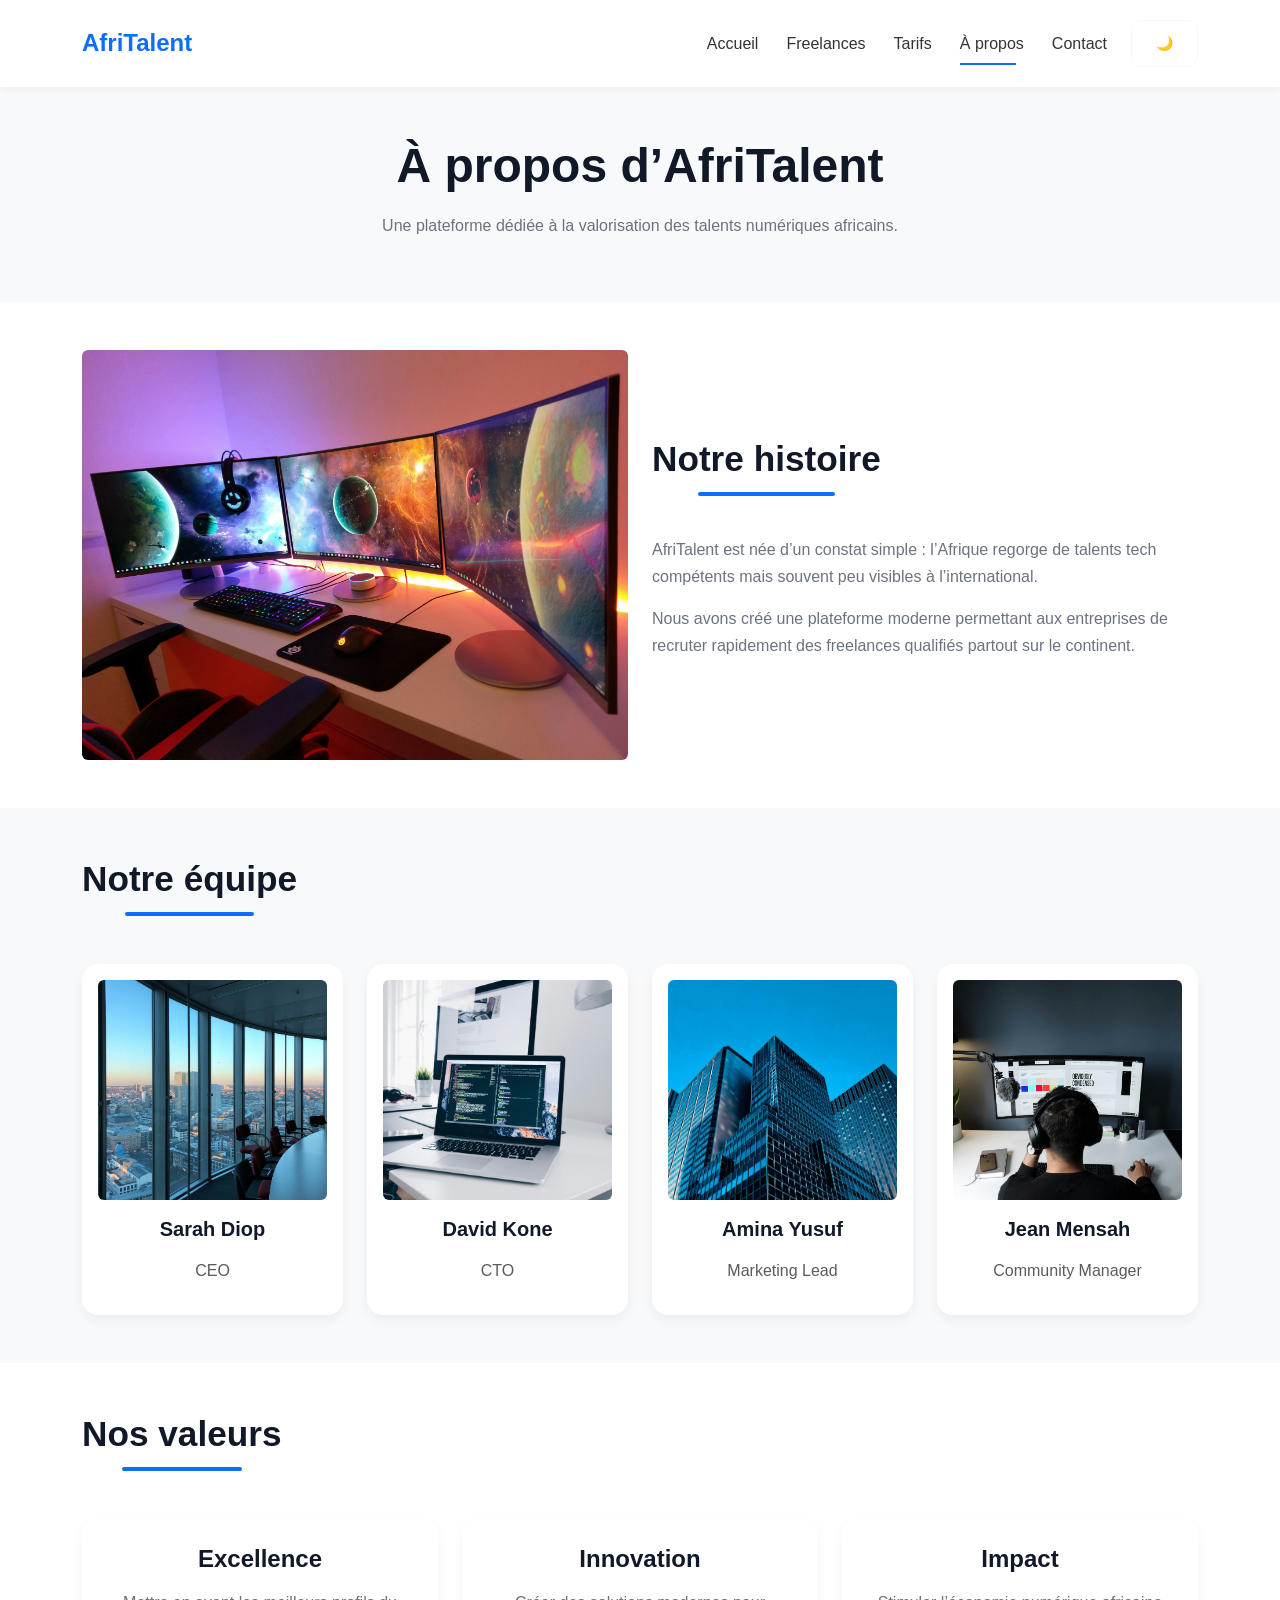
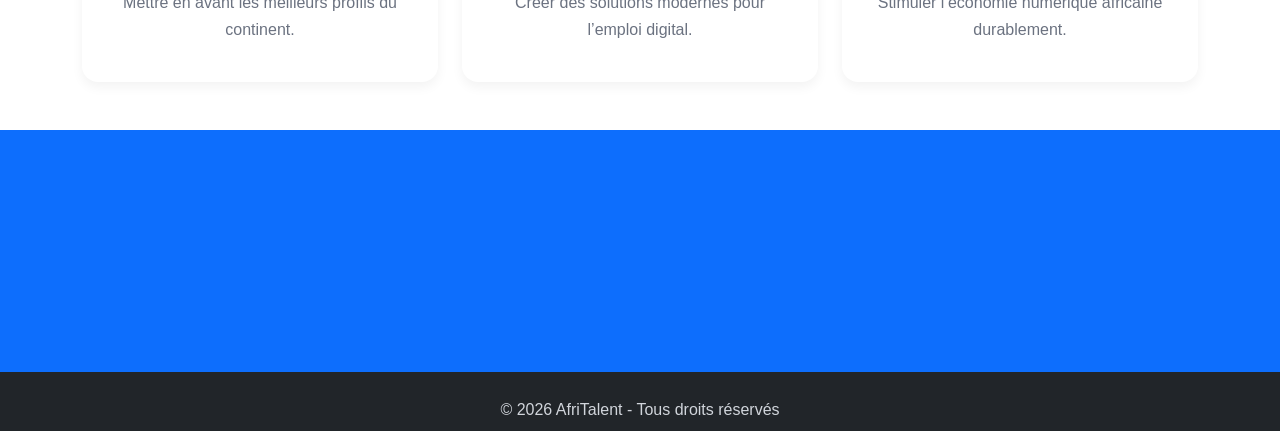
==== commit ed5b3f88: "Finalisation + commentaires" ====
--- a/about.html
+++ b/about.html
@@ -44,7 +44,7 @@
   <div class="container">
     <div class="row align-items-center g-4">
       <div class="col-md-6">
-        <img src="https://via.placeholder.com/550x350" class="img-fluid rounded" alt="">
+        <img src="images/image11.jpg" class="img-fluid rounded" alt="">
       </div>
 
       <div class="col-md-6">
@@ -71,7 +71,7 @@
 
       <div class="col-md-3">
         <div class="card text-center p-3 h-100">
-          <img src="https://via.placeholder.com/250x220" class="img-fluid rounded mb-3" alt="">
+          <img src="images/image12.jpg" class="img-fluid rounded mb-3" alt="">
           <h5>Sarah Diop</h5>
           <p class="text-muted">CEO</p>
         </div>
@@ -79,7 +79,7 @@
 
       <div class="col-md-3">
         <div class="card text-center p-3 h-100">
-          <img src="https://via.placeholder.com/250x220" class="img-fluid rounded mb-3" alt="">
+          <img src="images/image3.jpg" class="img-fluid rounded mb-3" alt="">
           <h5>David Kone</h5>
           <p class="text-muted">CTO</p>
         </div>
@@ -87,7 +87,7 @@
 
       <div class="col-md-3">
         <div class="card text-center p-3 h-100">
-          <img src="https://via.placeholder.com/250x220" class="img-fluid rounded mb-3" alt="">
+          <img src="images/image2.jpg" class="img-fluid rounded mb-3" alt="">
           <h5>Amina Yusuf</h5>
           <p class="text-muted">Marketing Lead</p>
         </div>
@@ -95,7 +95,7 @@
 
       <div class="col-md-3">
         <div class="card text-center p-3 h-100">
-          <img src="https://via.placeholder.com/250x220" class="img-fluid rounded mb-3" alt="">
+          <img src="images/image1.jpg" class="img-fluid rounded mb-3" alt="">
           <h5>Jean Mensah</h5>
           <p class="text-muted">Community Manager</p>
         </div>
--- a/css/style.css
+++ b/css/style.css
@@ -1,6 +1,3 @@
-/* =========================
-RESET
-========================= */
 
 *{
 margin:0;
@@ -14,10 +11,6 @@
 color:#222;
 background:#ffffff;
 }
-
-/* =========================
-VARIABLES
-========================= */
 
 :root{
 --primary:#0d6efd;
@@ -28,10 +21,6 @@
 --white:#ffffff;
 }
 
-/* =========================
-GLOBAL
-========================= */
-
 section{
 padding:80px 0;
 }
@@ -56,10 +45,6 @@
 display:block;
 }
 
-/* =========================
-NAVBAR
-========================= */
-
 .navbar{
 box-shadow:0 2px 8px rgba(0,0,0,0.05);
 padding:15px 0;
@@ -80,10 +65,6 @@
 .nav-link:hover{
 color:var(--primary) !important;
 }
-
-/* =========================
-BUTTONS
-========================= */
 
 .btn{
 padding:10px 22px;
@@ -104,10 +85,6 @@
 .btn-outline-primary:hover{
 transform:translateY(-2px);
 }
-
-/* =========================
-HERO
-========================= */
 
 #hero{
 background:linear-gradient(
@@ -137,10 +114,6 @@
 font-size:2rem;
 }
 
-/* =========================
-CARDS
-========================= */
-
 .card{
 border:none;
 border-radius:16px;
@@ -163,15 +136,10 @@
 padding:25px;
 }
 
-/* =========================
-SECTIONS LIGHT
-========================= */
-
 .bg-light{
 background:#f8f9fa !important;
 }
 
-/* =========================
 FOOTER
 ========================= */
 
@@ -188,10 +156,6 @@
 color:#d1d5db;
 margin-bottom:10px;
 }
-
-/* =========================
-FORM
-========================= */
 
 input,
 textarea,
@@ -208,19 +172,11 @@
 border-color:var(--primary) !important;
 }
 
-/* =========================
-ACCORDION
-========================= */
-
 .accordion-button:not(.collapsed){
 background:#eef4ff;
 color:var(--primary);
 }
 
-/* =========================
-RESPONSIVE TABLET
-========================= */
-
 @media(max-width:992px){
 
 #hero h1{
@@ -233,10 +189,6 @@
 
 }
 
-/* =========================
-RESPONSIVE MOBILE
-========================= */
-
 @media(max-width:768px){
 
 #hero h1{
@@ -260,10 +212,6 @@
 }
 
 }
-
-/* =========================
-SMALL MOBILE
-========================= */
 
 @media(max-width:576px){
 
@@ -276,17 +224,10 @@
 margin-bottom:10px;
 }
 
-}/* =========================
-SCROLL SMOOTH
-========================= */
-
+}
 html{
 scroll-behavior:smooth;
 }
-
-/* =========================
-SECTION TITLE STYLE
-========================= */
 
 section h2{
 font-size:2.2rem;
@@ -305,10 +246,6 @@
 border-radius:20px;
 }
 
-/* =========================
-NAVBAR PREMIUM
-========================= */
-
 .navbar{
 backdrop-filter:blur(10px);
 background:rgba(255,255,255,0.92) !important;
@@ -321,10 +258,6 @@
 box-shadow:0 10px 20px rgba(0,0,0,0.08);
 }
 
-/* =========================
-BUTTON PREMIUM
-========================= */
-
 .btn-primary{
 box-shadow:0 10px 20px rgba(13,110,253,0.25);
 }
@@ -334,10 +267,6 @@
 box-shadow:0 14px 30px rgba(13,110,253,0.35);
 }
 
-/* =========================
-CARD PREMIUM
-========================= */
-
 .card{
 transition:all 0.35s ease;
 }
@@ -347,10 +276,6 @@
 box-shadow:0 20px 40px rgba(0,0,0,0.12);
 }
 
-/* =========================
-ICON BOX EFFECT
-========================= */
-
 #how-it-works .col-md-3,
 #categories .col-md-4,
 #stats .col-md-3{
@@ -369,10 +294,6 @@
 transform:translateY(-6px);
 }
 
-/* =========================
-HERO FLOATING EFFECT
-========================= */
-
 #hero .btn{
 animation:floatBtn 3s ease-in-out infinite;
 }
@@ -393,10 +314,6 @@
 
 }
 
-/* =========================
-IMAGE ZOOM
-========================= */
-
 img{
 transition:0.4s;
 }
@@ -405,27 +322,15 @@
 transform:scale(1.03);
 }
 
-/* =========================
-FOOTER MODERN
-========================= */
-
 footer{
 border-top:4px solid var(--primary);
 }
-
-/* =========================
-INPUT HOVER
-========================= */
 
 input:hover,
 textarea:hover,
 select:hover{
 border-color:var(--primary) !important;
 }
-
-/* =========================
-CTA SECTION
-========================= */
 
 #cta{
 background:linear-gradient(
@@ -440,15 +345,11 @@
 color:white;
 }
 
-#cta h2::after{
+#cta h2::after {
 background:white;
 }
 
-/* =========================
-FADE IN ANIMATION
-========================= */
-
-.fade-in{
+.fade-in {
 opacity:0;
 transform:translateY(30px);
 animation:fadeUp 1s forwards;
@@ -456,20 +357,15 @@
 
 @keyframes fadeUp{
 
-to{
+to {
 opacity:1;
 transform:translateY(0);
 }
 
-}/* =========================
-   GOOGLE FONT
-========================= */
+}
 @import url('https://fonts.googleapis.com/css2?family=Poppins:wght@300;400;500;600;700&display=swap');
 
-/* =========================
-   VARIABLES
-========================= */
-:root{
+:root {
   --primary:#0d6efd;
   --primary-dark:#0b5ed7;
   --dark:#111827;
@@ -489,10 +385,7 @@
   --section-space:80px;
 }
 
-/* =========================
-   RESET
-========================= */
-*{
+* {
   margin:0;
   padding:0;
   box-sizing:border-box;
@@ -509,10 +402,7 @@
   line-height:1.7;
 }
 
-/* =========================
-   TYPOGRAPHIE
-========================= */
-h1,h2,h3,h4,h5,h6{
+h1,h2,h3,h4,h5,h6 {
   font-weight:700;
   line-height:1.3;
   margin-bottom:15px;
@@ -540,9 +430,6 @@
   transition:var(--transition);
 }
 
-/* =========================
-   LAYOUT
-========================= */
 section{
   padding:var(--section-space) 0;
 }
@@ -557,9 +444,6 @@
   display:block;
 }
 
-/* =========================
-   NAVBAR
-========================= */
 .navbar{
   padding:18px 0;
 }
@@ -574,9 +458,6 @@
   margin-left:12px;
 }
 
-/* =========================
-   BUTTONS
-========================= */
 .btn{
   padding:12px 24px;
   border-radius:var(--radius-sm);
@@ -593,9 +474,6 @@
   background:var(--primary-dark);
 }
 
-/* =========================
-   CARDS
-========================= */
 .card{
   border:none;
   border-radius:var(--radius);
@@ -607,9 +485,6 @@
   padding:25px;
 }
 
-/* =========================
-   FORMS
-========================= */
 .form-control,
 .form-select{
   padding:12px 15px;
@@ -623,9 +498,6 @@
   border-color:var(--primary);
 }
 
-/* =========================
-   HERO
-========================= */
 header{
   padding:100px 0;
 }
@@ -634,9 +506,6 @@
   font-size:1.1rem;
 }
 
-/* =========================
-   FOOTER
-========================= */
 footer{
   padding:30px 0;
 }
@@ -646,9 +515,6 @@
   margin:0;
 }
 
-/* =========================
-   UTILITAIRES
-========================= */
 .rounded-custom{
   border-radius:var(--radius);
 }
@@ -663,10 +529,7 @@
 
 .bg-light-custom{
   background:var(--light);
-}/* =========================
-   COMMIT 4
-   HERO PREMIUM
-========================= */
+}
 header{
   background:linear-gradient(135deg,#eef4ff,#ffffff);
   position:relative;
@@ -684,9 +547,6 @@
   transform:translateY(-8px);
 }
 
-/* =========================
-   NAV HOVER
-========================= */
 .nav-link{
   position:relative;
 }
@@ -707,9 +567,6 @@
   width:70%;
 }
 
-/* =========================
-   BENTO GRID
-========================= */
 .bento-grid{
   display:grid;
   grid-template-columns:repeat(4,1fr);
@@ -742,9 +599,6 @@
   box-shadow:var(--shadow);
 }
 
-/* =========================
-   CARDS HOVER
-========================= */
 .card{
   transition:var(--transition);
 }
@@ -762,9 +616,6 @@
   transform:scale(1.05);
 }
 
-/* =========================
-   CATEGORY CARDS
-========================= */
 .category-card{
   text-align:center;
   padding:35px 20px;
@@ -789,7 +640,6 @@
   color:var(--white);
 }
 
-/* =========================
    BUTTONS PREMIUM
 ========================= */
 .btn{
@@ -801,9 +651,6 @@
   box-shadow:var(--shadow-sm);
 }
 
-/* =========================
-   STATS BLOCK
-========================= */
 .stats-box{
   background:rgba(255,255,255,0.12);
   padding:25px;
@@ -811,16 +658,11 @@
   backdrop-filter:blur(6px);
 }
 
-/* =========================
-   IMAGE RADIUS
-========================= */
 .card img,
 section img{
   border-radius:16px;
-}/* =========================
-   COMMIT 5
-   RESPONSIVE TABLETTE
-========================= */
+}
+
 @media (max-width: 992px){
 
   h1{
@@ -865,9 +707,6 @@
   }
 }
 
-/* =========================
-   MOBILE
-========================= */
 @media (max-width: 768px){
 
   body{
@@ -925,9 +764,7 @@
   }
 }
 
-/* =========================
-   PETIT MOBILE
-========================= */
+
 @media (max-width: 576px){
 
   h1{
@@ -954,4 +791,74 @@
   section{
     padding:45px 0;
   }
+}
+
+
+.dark-mode {
+  background-color: #111827;
+  color: #f8f9fa;
+}
+
+.dark-mode p,
+.dark-mode li,
+.dark-mode label,
+.dark-mode small {
+  color: #d1d5db;
+}
+
+.dark-mode .bg-light {
+  background-color: #1f2937 !important;
+}
+
+.dark-mode .card {
+  background-color: #1f2937;
+  color: #f8f9fa;
+  border: 1px solid #374151;
+}
+
+.dark-mode .card p,
+.dark-mode .card h1,
+.dark-mode .card h2,
+.dark-mode .card h3,
+.dark-mode .card h4,
+.dark-mode .card h5,
+.dark-mode .card h6 {
+  color: inherit;
+}
+
+.dark-mode .navbar {
+  background-color: #000 !important;
+}
+
+.dark-mode footer {
+  background-color: #000 !important;
+}
+
+.dark-mode .form-control,
+.dark-mode .form-select {
+  background-color: #1f2937;
+  color: #f8f9fa;
+  border-color: #374151;
+}
+
+.dark-mode .form-control::placeholder {
+  color: #9ca3af;
+}
+
+.dark-mode .form-control:focus,
+.dark-mode .form-select:focus {
+  background-color: #1f2937;
+  color: #f8f9fa;
+}
+
+.dark-mode header {
+  background: linear-gradient(
+    135deg,
+    #111827,
+    #1f2937
+  ) !important;
+}
+
+.dark-mode .btn-outline-light {
+  border-color: #f8f9fa;
 }
